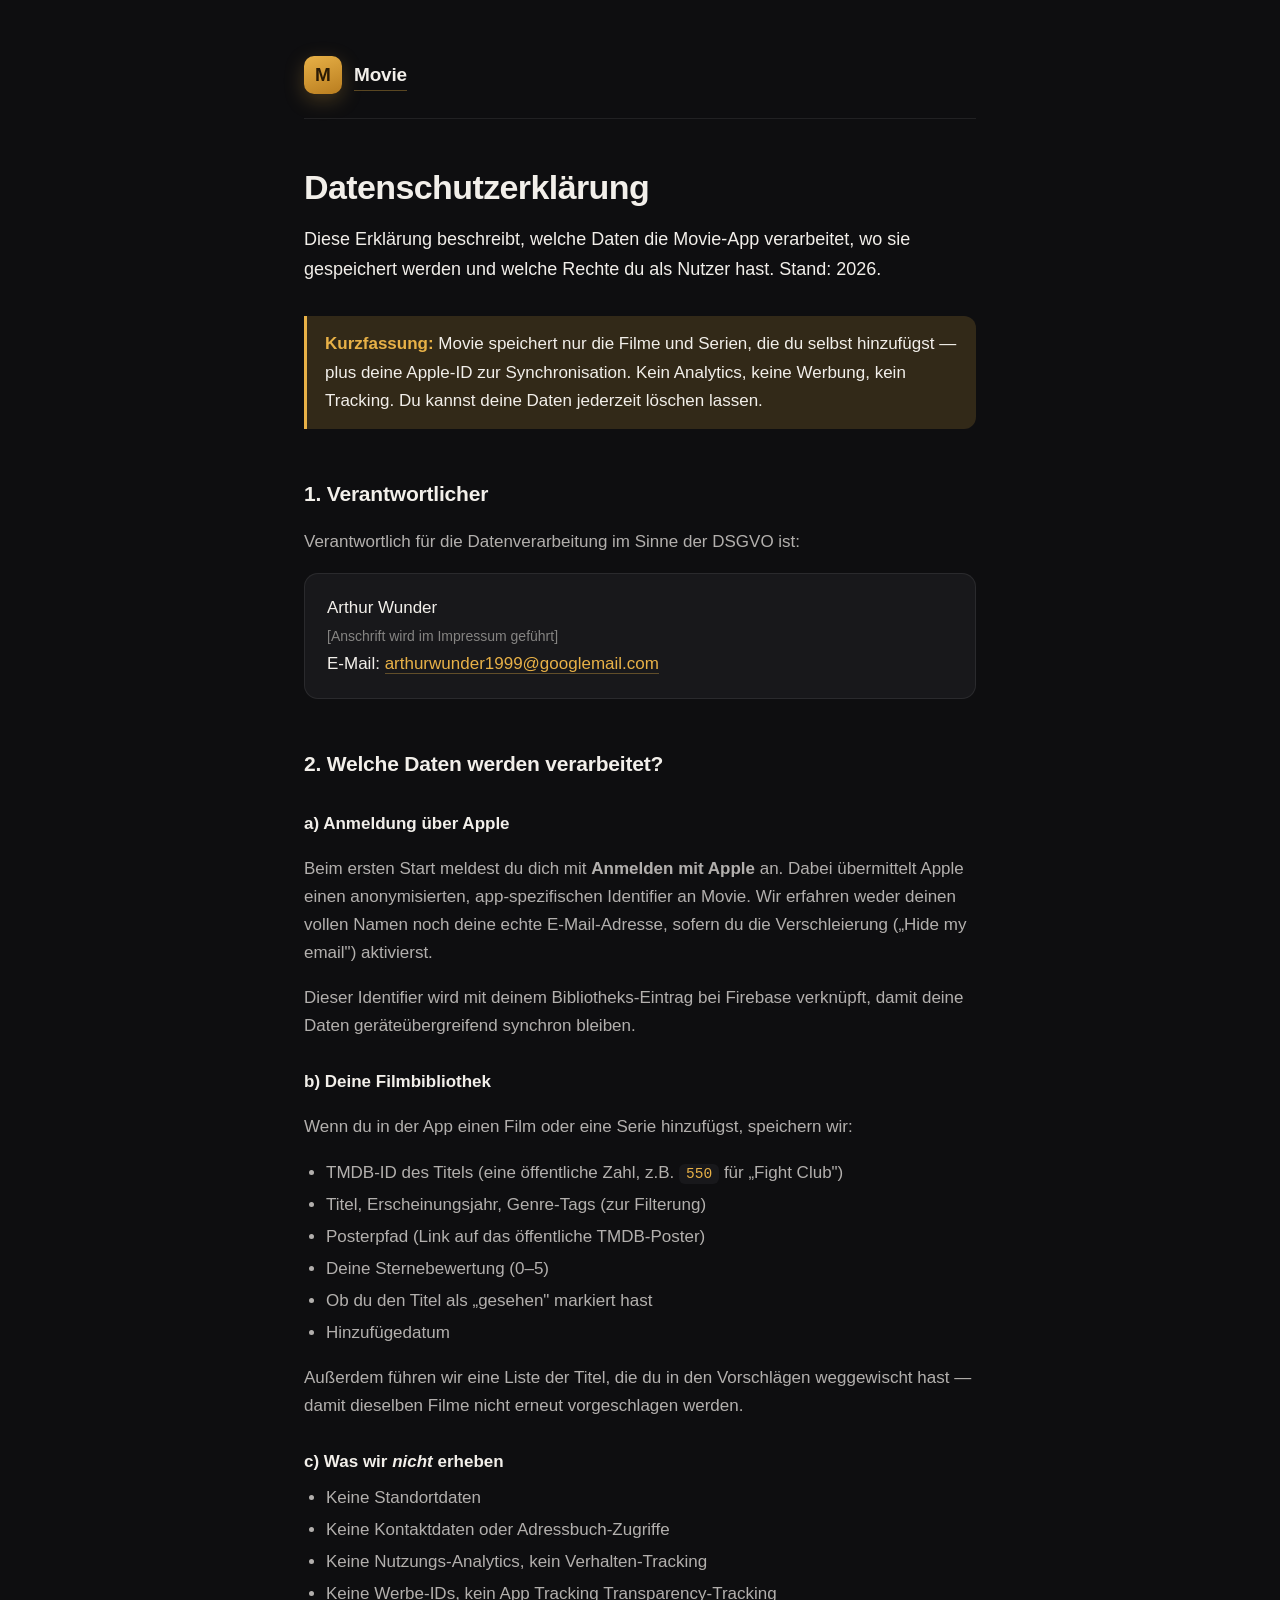
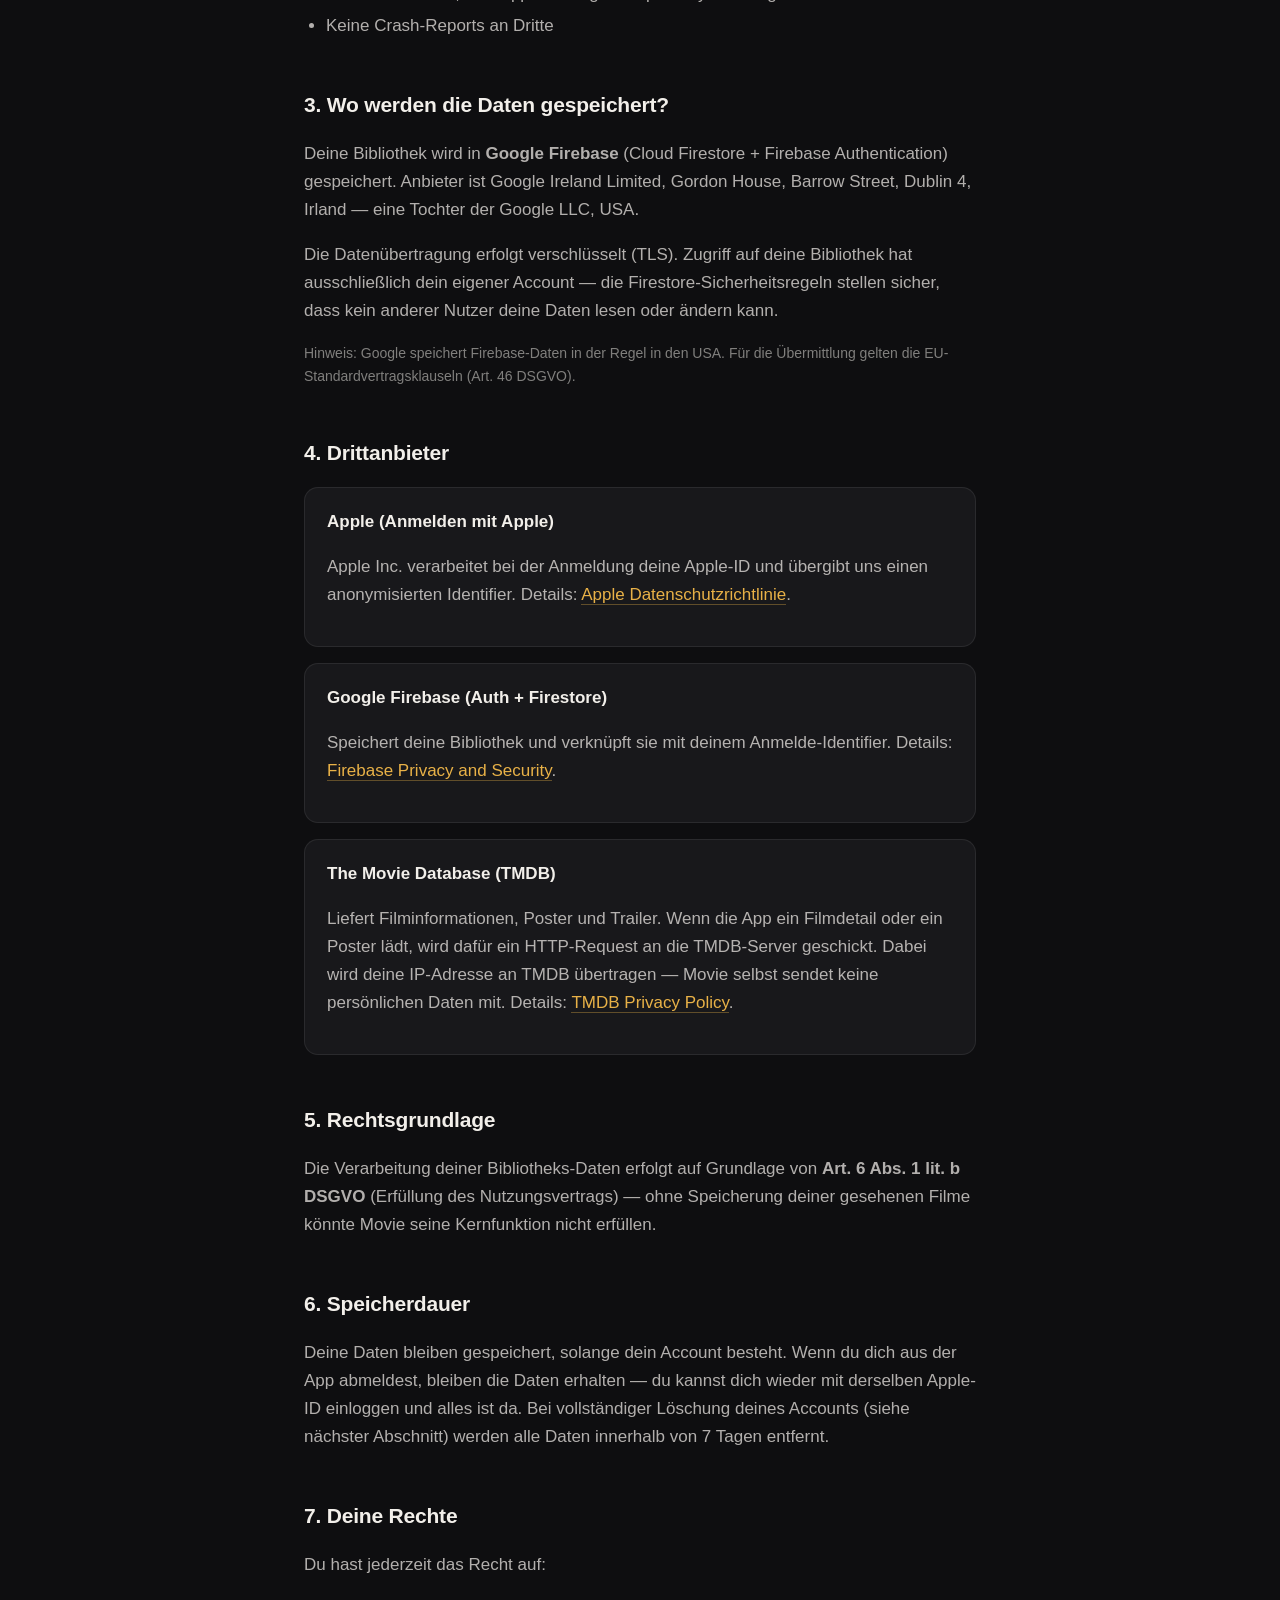
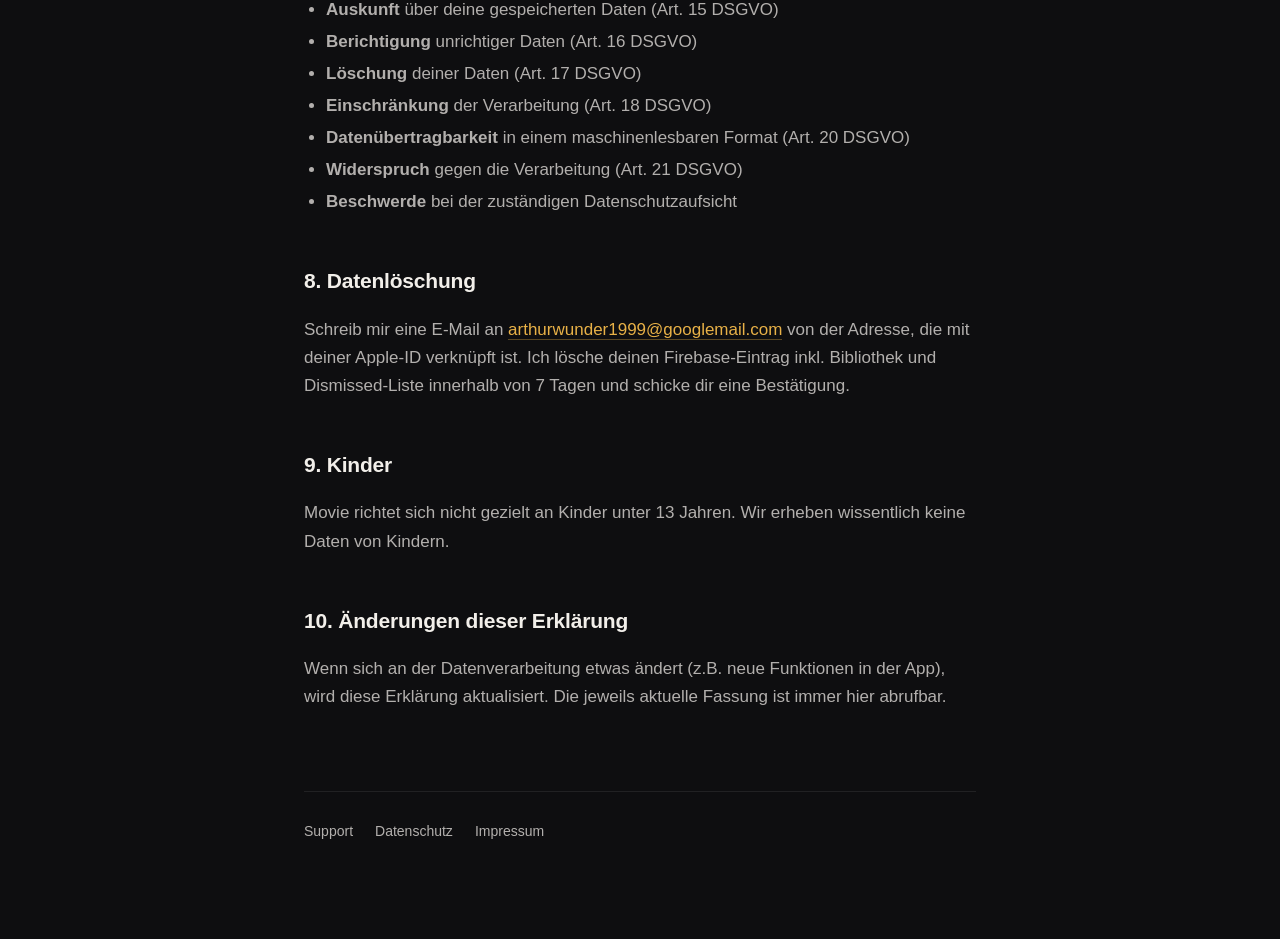
==== datenschutz.html @ 44d6416a "Initial site: support, datenschutz, impressum Statische Website für die Movie-iOS-App. Drei HTML-Sei" ====
<!DOCTYPE html>
<html lang="de">
<head>
  <meta charset="UTF-8">
  <meta name="viewport" content="width=device-width, initial-scale=1.0">
  <meta name="robots" content="index, follow">
  <title>Movie · Datenschutzerklärung</title>
  <meta name="description" content="Datenschutzerklärung der Movie-App nach DSGVO. Was wir speichern, wo, und welche Rechte du hast.">
  <link rel="stylesheet" href="style.css">
</head>
<body>
  <div class="wrap">
    <header class="brand">
      <div class="logo">M</div>
      <a href="index.html" class="brand-link">Movie</a>
    </header>

    <h1>Datenschutzerklärung</h1>
    <p class="lead">Diese Erklärung beschreibt, welche Daten die Movie-App verarbeitet, wo sie gespeichert werden und welche Rechte du als Nutzer hast. Stand: 2026.</p>

    <div class="note">
      <strong>Kurzfassung:</strong> Movie speichert nur die Filme und Serien, die du selbst hinzufügst — plus deine Apple-ID zur Synchronisation. Kein Analytics, keine Werbung, kein Tracking. Du kannst deine Daten jederzeit löschen lassen.
    </div>

    <h2>1. Verantwortlicher</h2>
    <p>Verantwortlich für die Datenverarbeitung im Sinne der DSGVO ist:</p>
    <div class="card">
      Arthur Wunder<br>
      <span class="meta">[Anschrift wird im Impressum geführt]</span><br>
      E-Mail: <a href="mailto:arthurwunder1999@googlemail.com">arthurwunder1999@googlemail.com</a>
    </div>

    <h2>2. Welche Daten werden verarbeitet?</h2>

    <h3>a) Anmeldung über Apple</h3>
    <p>Beim ersten Start meldest du dich mit <strong>Anmelden mit Apple</strong> an. Dabei übermittelt Apple einen anonymisierten, app-spezifischen Identifier an Movie. Wir erfahren weder deinen vollen Namen noch deine echte E-Mail-Adresse, sofern du die Verschleierung („Hide my email") aktivierst.</p>
    <p>Dieser Identifier wird mit deinem Bibliotheks-Eintrag bei Firebase verknüpft, damit deine Daten geräteübergreifend synchron bleiben.</p>

    <h3>b) Deine Filmbibliothek</h3>
    <p>Wenn du in der App einen Film oder eine Serie hinzufügst, speichern wir:</p>
    <ul>
      <li>TMDB-ID des Titels (eine öffentliche Zahl, z.B. <code>550</code> für „Fight Club")</li>
      <li>Titel, Erscheinungsjahr, Genre-Tags (zur Filterung)</li>
      <li>Posterpfad (Link auf das öffentliche TMDB-Poster)</li>
      <li>Deine Sternebewertung (0–5)</li>
      <li>Ob du den Titel als „gesehen" markiert hast</li>
      <li>Hinzufügedatum</li>
    </ul>
    <p>Außerdem führen wir eine Liste der Titel, die du in den Vorschlägen weggewischt hast — damit dieselben Filme nicht erneut vorgeschlagen werden.</p>

    <h3>c) Was wir <em>nicht</em> erheben</h3>
    <ul>
      <li>Keine Standortdaten</li>
      <li>Keine Kontaktdaten oder Adressbuch-Zugriffe</li>
      <li>Keine Nutzungs-Analytics, kein Verhalten-Tracking</li>
      <li>Keine Werbe-IDs, kein App Tracking Transparency-Tracking</li>
      <li>Keine Crash-Reports an Dritte</li>
    </ul>

    <h2>3. Wo werden die Daten gespeichert?</h2>
    <p>Deine Bibliothek wird in <strong>Google Firebase</strong> (Cloud Firestore + Firebase Authentication) gespeichert. Anbieter ist Google Ireland Limited, Gordon House, Barrow Street, Dublin 4, Irland — eine Tochter der Google LLC, USA.</p>
    <p>Die Datenübertragung erfolgt verschlüsselt (TLS). Zugriff auf deine Bibliothek hat ausschließlich dein eigener Account — die Firestore-Sicherheitsregeln stellen sicher, dass kein anderer Nutzer deine Daten lesen oder ändern kann.</p>
    <p class="meta">Hinweis: Google speichert Firebase-Daten in der Regel in den USA. Für die Übermittlung gelten die EU-Standardvertragsklauseln (Art. 46 DSGVO).</p>

    <h2>4. Drittanbieter</h2>
    <div class="card">
      <h3>Apple (Anmelden mit Apple)</h3>
      <p>Apple Inc. verarbeitet bei der Anmeldung deine Apple-ID und übergibt uns einen anonymisierten Identifier. Details: <a href="https://www.apple.com/legal/privacy/de-ww/" target="_blank" rel="noopener">Apple Datenschutzrichtlinie</a>.</p>
    </div>

    <div class="card">
      <h3>Google Firebase (Auth + Firestore)</h3>
      <p>Speichert deine Bibliothek und verknüpft sie mit deinem Anmelde-Identifier. Details: <a href="https://firebase.google.com/support/privacy" target="_blank" rel="noopener">Firebase Privacy and Security</a>.</p>
    </div>

    <div class="card">
      <h3>The Movie Database (TMDB)</h3>
      <p>Liefert Filminformationen, Poster und Trailer. Wenn die App ein Filmdetail oder ein Poster lädt, wird dafür ein HTTP-Request an die TMDB-Server geschickt. Dabei wird deine IP-Adresse an TMDB übertragen — Movie selbst sendet keine persönlichen Daten mit. Details: <a href="https://www.themoviedb.org/privacy-policy" target="_blank" rel="noopener">TMDB Privacy Policy</a>.</p>
    </div>

    <h2>5. Rechtsgrundlage</h2>
    <p>Die Verarbeitung deiner Bibliotheks-Daten erfolgt auf Grundlage von <strong>Art. 6 Abs. 1 lit. b DSGVO</strong> (Erfüllung des Nutzungsvertrags) — ohne Speicherung deiner gesehenen Filme könnte Movie seine Kernfunktion nicht erfüllen.</p>

    <h2>6. Speicherdauer</h2>
    <p>Deine Daten bleiben gespeichert, solange dein Account besteht. Wenn du dich aus der App abmeldest, bleiben die Daten erhalten — du kannst dich wieder mit derselben Apple-ID einloggen und alles ist da. Bei vollständiger Löschung deines Accounts (siehe nächster Abschnitt) werden alle Daten innerhalb von 7 Tagen entfernt.</p>

    <h2>7. Deine Rechte</h2>
    <p>Du hast jederzeit das Recht auf:</p>
    <ul>
      <li><strong>Auskunft</strong> über deine gespeicherten Daten (Art. 15 DSGVO)</li>
      <li><strong>Berichtigung</strong> unrichtiger Daten (Art. 16 DSGVO)</li>
      <li><strong>Löschung</strong> deiner Daten (Art. 17 DSGVO)</li>
      <li><strong>Einschränkung</strong> der Verarbeitung (Art. 18 DSGVO)</li>
      <li><strong>Datenübertragbarkeit</strong> in einem maschinenlesbaren Format (Art. 20 DSGVO)</li>
      <li><strong>Widerspruch</strong> gegen die Verarbeitung (Art. 21 DSGVO)</li>
      <li><strong>Beschwerde</strong> bei der zuständigen Datenschutzaufsicht</li>
    </ul>

    <h2>8. Datenlöschung</h2>
    <p>Schreib mir eine E-Mail an <a href="mailto:arthurwunder1999@googlemail.com">arthurwunder1999@googlemail.com</a> von der Adresse, die mit deiner Apple-ID verknüpft ist. Ich lösche deinen Firebase-Eintrag inkl. Bibliothek und Dismissed-Liste innerhalb von 7 Tagen und schicke dir eine Bestätigung.</p>

    <h2>9. Kinder</h2>
    <p>Movie richtet sich nicht gezielt an Kinder unter 13 Jahren. Wir erheben wissentlich keine Daten von Kindern.</p>

    <h2>10. Änderungen dieser Erklärung</h2>
    <p>Wenn sich an der Datenverarbeitung etwas ändert (z.B. neue Funktionen in der App), wird diese Erklärung aktualisiert. Die jeweils aktuelle Fassung ist immer hier abrufbar.</p>

    <footer>
      <a href="index.html">Support</a>
      <a href="datenschutz.html">Datenschutz</a>
      <a href="impressum.html">Impressum</a>
    </footer>
  </div>
</body>
</html>
---- style.css ----
:root {
  --bg: #0E0E10;
  --bg-elev: #18181B;
  --border: rgba(255, 255, 255, 0.08);
  --text: #F2EFEA;
  --text-soft: rgba(242, 239, 234, 0.72);
  --text-mute: rgba(242, 239, 234, 0.5);
  --accent: #E8B147;
  --accent-soft: rgba(232, 177, 71, 0.16);
  --radius: 14px;
  --max: 720px;
}

* { box-sizing: border-box; }

html { -webkit-text-size-adjust: 100%; }

body {
  margin: 0;
  background: var(--bg);
  color: var(--text);
  font-family: -apple-system, BlinkMacSystemFont, "SF Pro Text", "Inter", Helvetica, Arial, sans-serif;
  font-size: 17px;
  line-height: 1.65;
  -webkit-font-smoothing: antialiased;
  -moz-osx-font-smoothing: grayscale;
}

.wrap {
  max-width: var(--max);
  margin: 0 auto;
  padding: 56px 24px 96px;
}

header.brand {
  display: flex;
  align-items: center;
  gap: 12px;
  margin-bottom: 48px;
  padding-bottom: 24px;
  border-bottom: 1px solid var(--border);
}

.brand .logo {
  width: 38px;
  height: 38px;
  border-radius: 10px;
  background: linear-gradient(160deg, #E8B147 0%, #B97D1F 100%);
  display: grid;
  place-items: center;
  color: #2A1A05;
  font-weight: 800;
  font-size: 19px;
  box-shadow: 0 6px 20px rgba(232, 177, 71, 0.25);
}

.brand a.brand-link {
  color: var(--text);
  text-decoration: none;
  font-weight: 700;
  font-size: 19px;
  letter-spacing: -0.2px;
}

h1 {
  font-size: 34px;
  line-height: 1.18;
  letter-spacing: -0.6px;
  margin: 0 0 12px;
  font-weight: 800;
}

h2 {
  font-size: 21px;
  font-weight: 700;
  letter-spacing: -0.2px;
  margin: 48px 0 12px;
}

h3 {
  font-size: 17px;
  font-weight: 700;
  margin: 28px 0 8px;
  color: var(--text);
}

p, li {
  color: var(--text-soft);
}

a {
  color: var(--accent);
  text-decoration: none;
  border-bottom: 1px solid rgba(232, 177, 71, 0.35);
  transition: border-color 0.15s ease;
}

a:hover { border-bottom-color: var(--accent); }

.lead {
  font-size: 18px;
  color: var(--text);
  margin-bottom: 32px;
}

ul {
  padding-left: 22px;
  margin: 8px 0 16px;
}

li { margin: 4px 0; }

.card {
  background: var(--bg-elev);
  border: 1px solid var(--border);
  border-radius: var(--radius);
  padding: 20px 22px;
  margin: 16px 0;
}

.card h3 { margin-top: 0; }

.note {
  border-left: 3px solid var(--accent);
  background: var(--accent-soft);
  padding: 14px 18px;
  border-radius: 0 12px 12px 0;
  margin: 24px 0;
  color: var(--text);
}

.note strong { color: var(--accent); }

.meta {
  color: var(--text-mute);
  font-size: 14px;
  margin-top: 6px;
}

footer {
  margin-top: 80px;
  padding-top: 28px;
  border-top: 1px solid var(--border);
  display: flex;
  gap: 22px;
  flex-wrap: wrap;
  font-size: 14px;
  color: var(--text-mute);
}

footer a {
  color: var(--text-soft);
  border-bottom: none;
}

footer a:hover { color: var(--accent); }

.contact {
  font-size: 18px;
  background: var(--bg-elev);
  border: 1px solid var(--border);
  border-radius: var(--radius);
  padding: 18px 22px;
  margin: 24px 0 0;
}

code {
  background: var(--bg-elev);
  padding: 2px 7px;
  border-radius: 6px;
  font-size: 14.5px;
  color: var(--accent);
  font-family: ui-monospace, "SF Mono", Menlo, monospace;
}

@media (max-width: 540px) {
  .wrap { padding: 40px 20px 72px; }
  h1 { font-size: 28px; }
  h2 { font-size: 19px; margin-top: 36px; }
  body { font-size: 16px; }
}
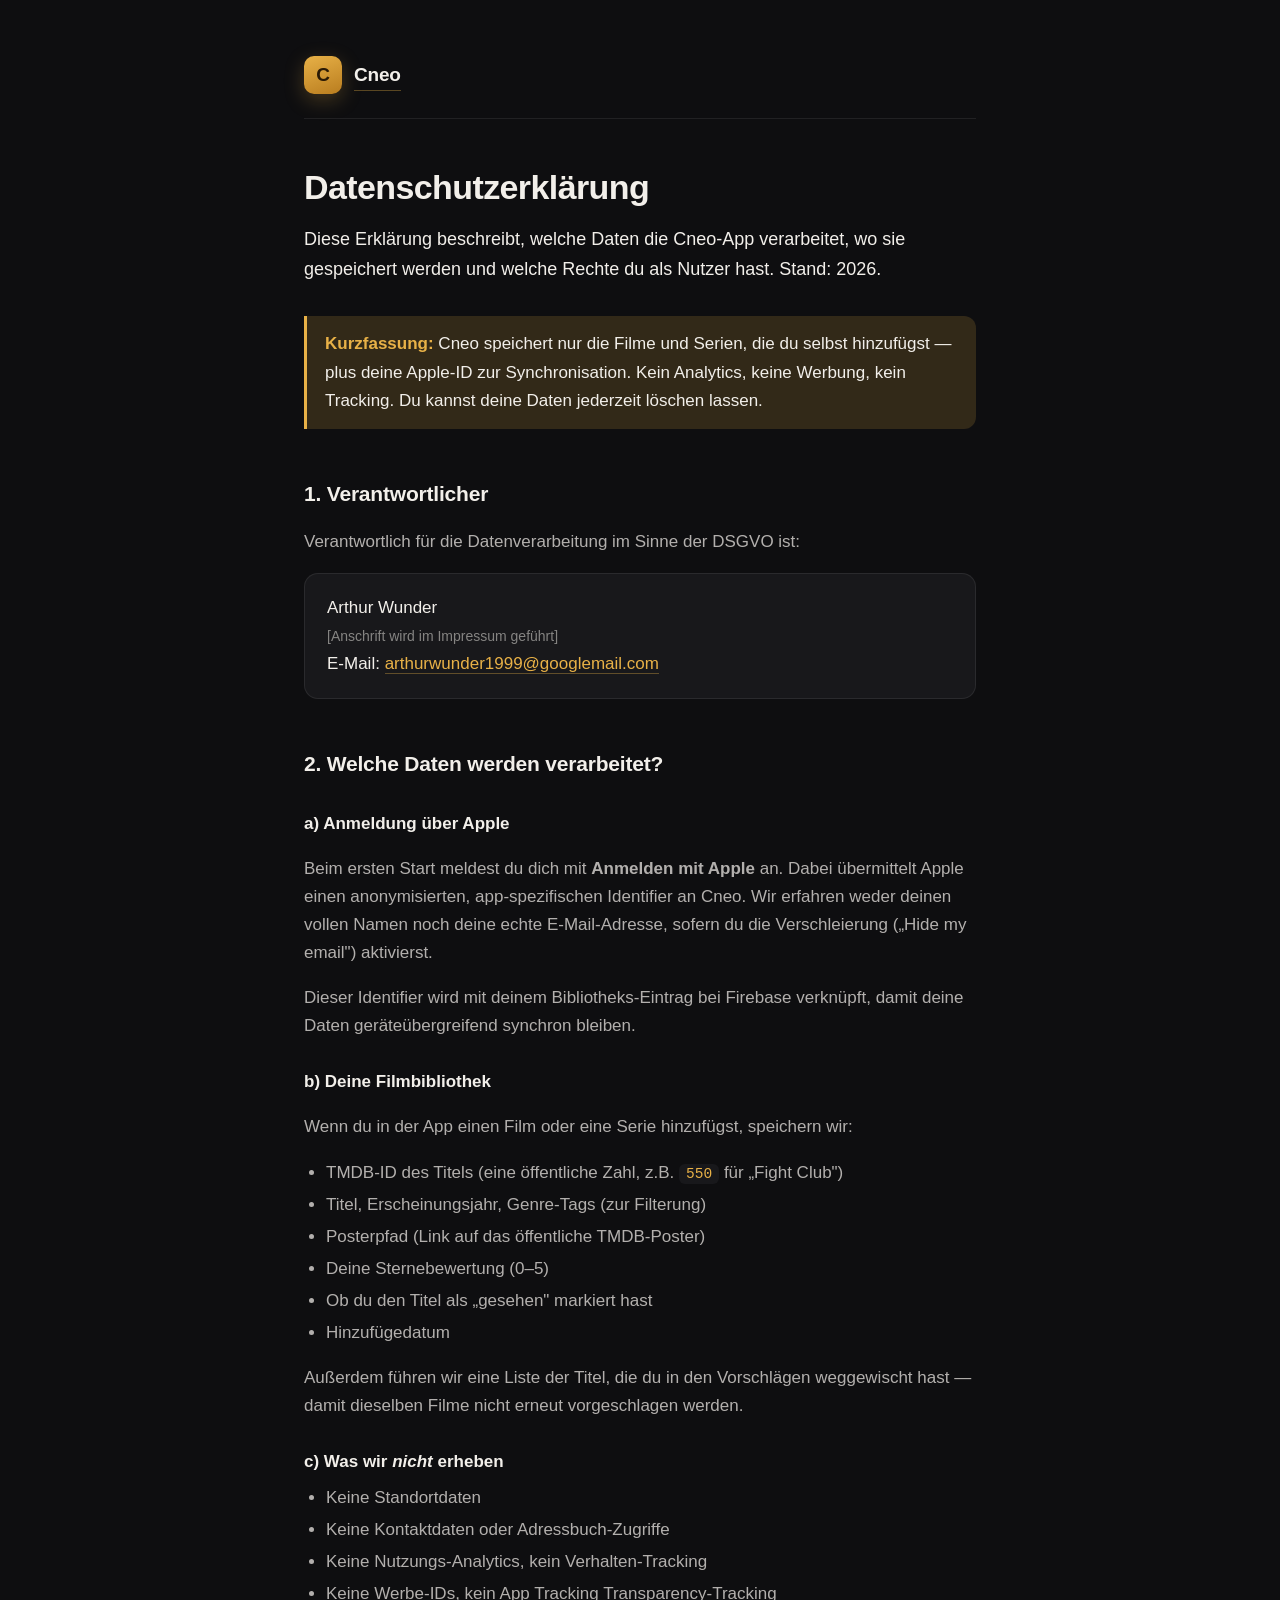
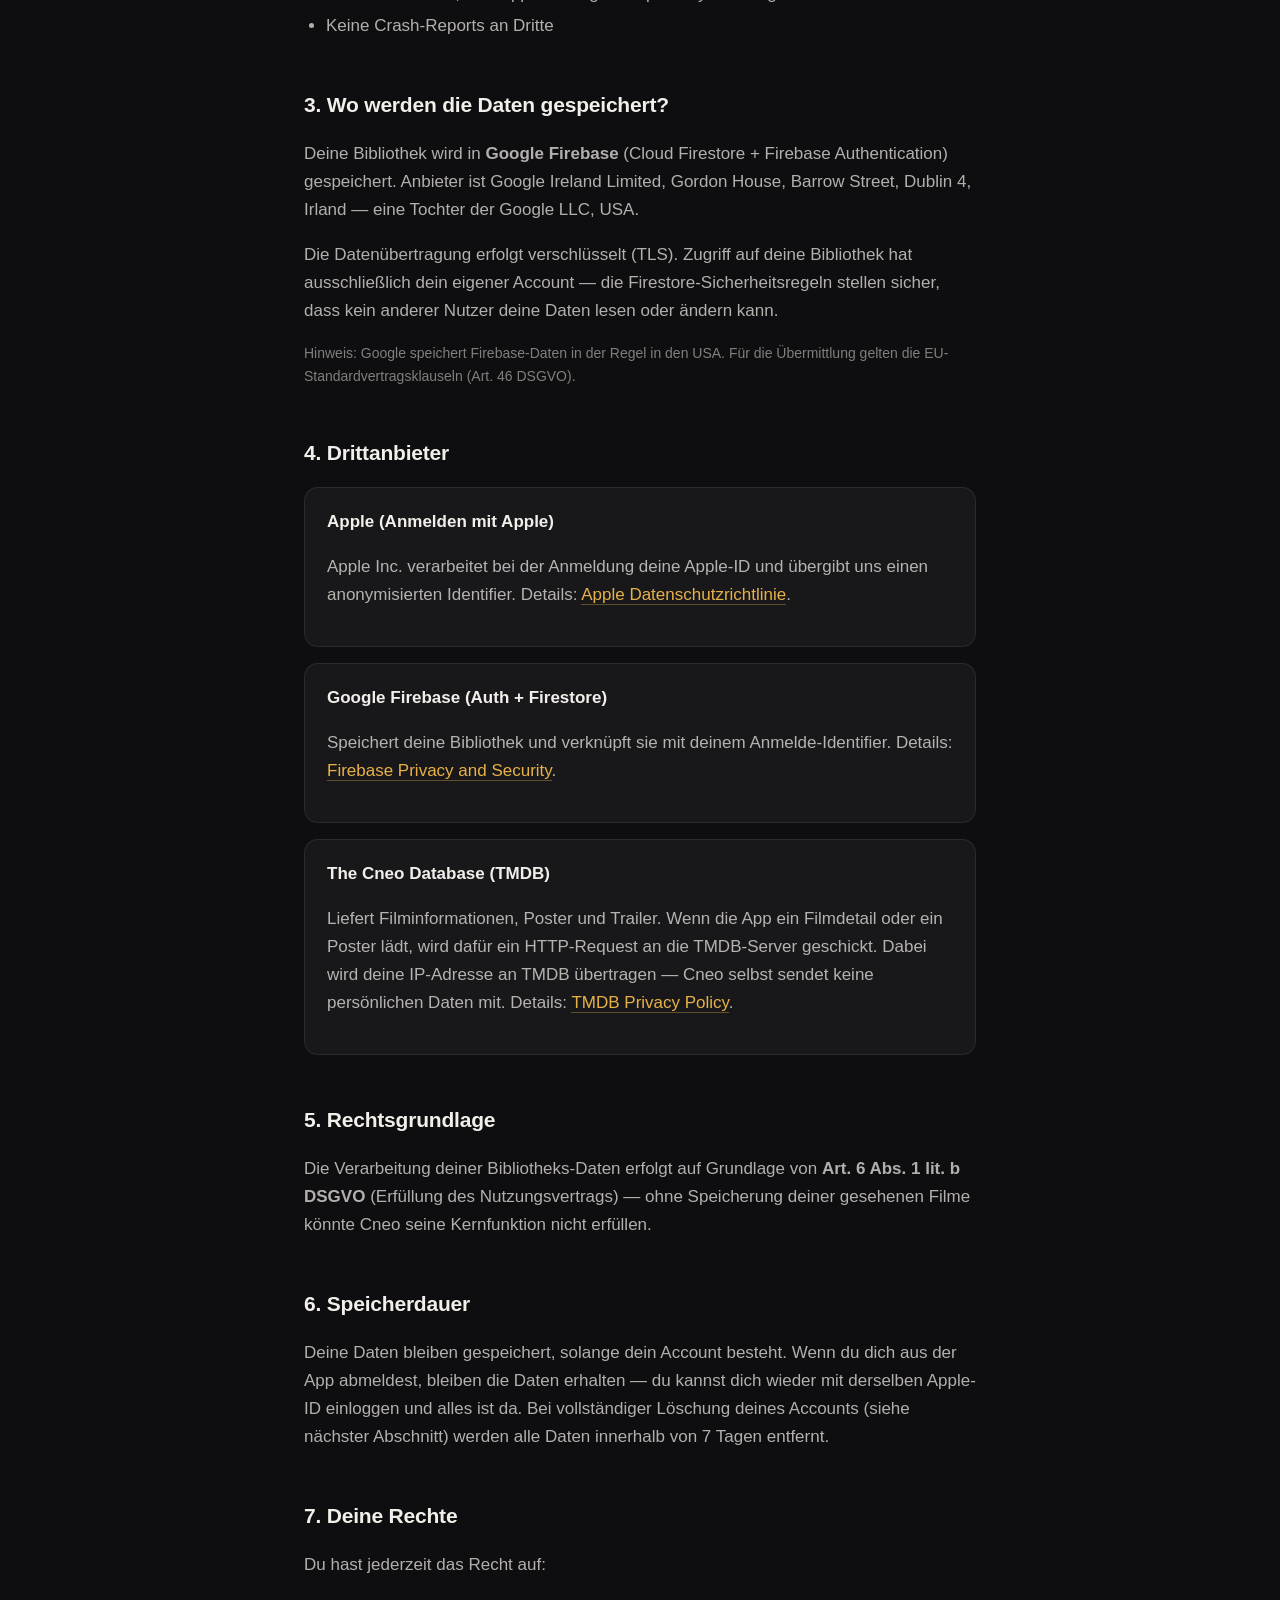
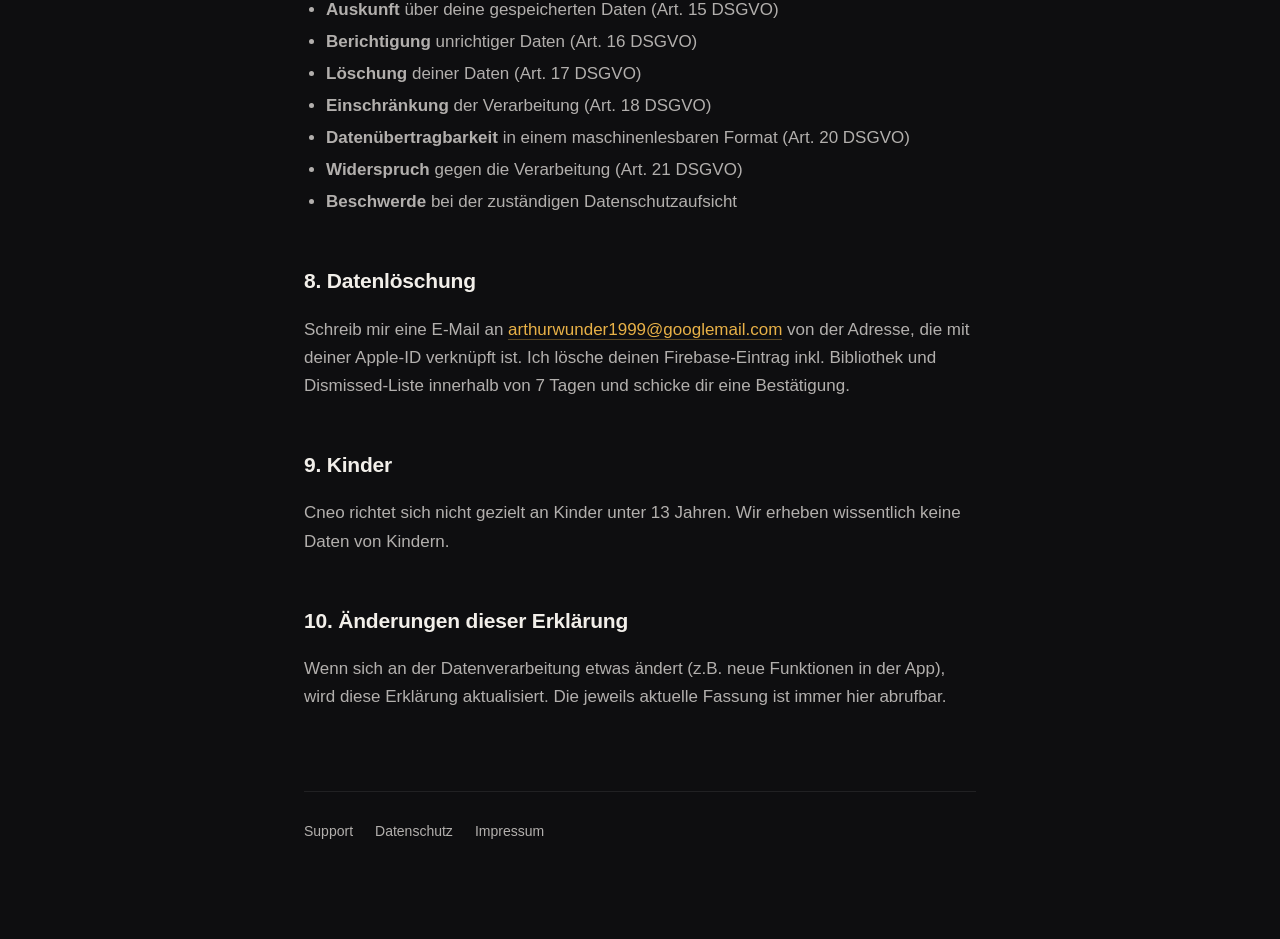
==== commit 6be803db: "Rename Movie → Cneo App heißt jetzt Cneo statt Movie. Alle drei Seiten + README aktualisiert, Logo-B" ====
--- a/datenschutz.html
+++ b/datenschutz.html
@@ -4,22 +4,22 @@
   <meta charset="UTF-8">
   <meta name="viewport" content="width=device-width, initial-scale=1.0">
   <meta name="robots" content="index, follow">
-  <title>Movie · Datenschutzerklärung</title>
-  <meta name="description" content="Datenschutzerklärung der Movie-App nach DSGVO. Was wir speichern, wo, und welche Rechte du hast.">
+  <title>Cneo · Datenschutzerklärung</title>
+  <meta name="description" content="Datenschutzerklärung der Cneo-App nach DSGVO. Was wir speichern, wo, und welche Rechte du hast.">
   <link rel="stylesheet" href="style.css">
 </head>
 <body>
   <div class="wrap">
     <header class="brand">
-      <div class="logo">M</div>
-      <a href="index.html" class="brand-link">Movie</a>
+      <div class="logo">C</div>
+      <a href="index.html" class="brand-link">Cneo</a>
     </header>
 
     <h1>Datenschutzerklärung</h1>
-    <p class="lead">Diese Erklärung beschreibt, welche Daten die Movie-App verarbeitet, wo sie gespeichert werden und welche Rechte du als Nutzer hast. Stand: 2026.</p>
+    <p class="lead">Diese Erklärung beschreibt, welche Daten die Cneo-App verarbeitet, wo sie gespeichert werden und welche Rechte du als Nutzer hast. Stand: 2026.</p>
 
     <div class="note">
-      <strong>Kurzfassung:</strong> Movie speichert nur die Filme und Serien, die du selbst hinzufügst — plus deine Apple-ID zur Synchronisation. Kein Analytics, keine Werbung, kein Tracking. Du kannst deine Daten jederzeit löschen lassen.
+      <strong>Kurzfassung:</strong> Cneo speichert nur die Filme und Serien, die du selbst hinzufügst — plus deine Apple-ID zur Synchronisation. Kein Analytics, keine Werbung, kein Tracking. Du kannst deine Daten jederzeit löschen lassen.
     </div>
 
     <h2>1. Verantwortlicher</h2>
@@ -33,7 +33,7 @@
     <h2>2. Welche Daten werden verarbeitet?</h2>
 
     <h3>a) Anmeldung über Apple</h3>
-    <p>Beim ersten Start meldest du dich mit <strong>Anmelden mit Apple</strong> an. Dabei übermittelt Apple einen anonymisierten, app-spezifischen Identifier an Movie. Wir erfahren weder deinen vollen Namen noch deine echte E-Mail-Adresse, sofern du die Verschleierung („Hide my email") aktivierst.</p>
+    <p>Beim ersten Start meldest du dich mit <strong>Anmelden mit Apple</strong> an. Dabei übermittelt Apple einen anonymisierten, app-spezifischen Identifier an Cneo. Wir erfahren weder deinen vollen Namen noch deine echte E-Mail-Adresse, sofern du die Verschleierung („Hide my email") aktivierst.</p>
     <p>Dieser Identifier wird mit deinem Bibliotheks-Eintrag bei Firebase verknüpft, damit deine Daten geräteübergreifend synchron bleiben.</p>
 
     <h3>b) Deine Filmbibliothek</h3>
@@ -74,12 +74,12 @@
     </div>
 
     <div class="card">
-      <h3>The Movie Database (TMDB)</h3>
-      <p>Liefert Filminformationen, Poster und Trailer. Wenn die App ein Filmdetail oder ein Poster lädt, wird dafür ein HTTP-Request an die TMDB-Server geschickt. Dabei wird deine IP-Adresse an TMDB übertragen — Movie selbst sendet keine persönlichen Daten mit. Details: <a href="https://www.themoviedb.org/privacy-policy" target="_blank" rel="noopener">TMDB Privacy Policy</a>.</p>
+      <h3>The Cneo Database (TMDB)</h3>
+      <p>Liefert Filminformationen, Poster und Trailer. Wenn die App ein Filmdetail oder ein Poster lädt, wird dafür ein HTTP-Request an die TMDB-Server geschickt. Dabei wird deine IP-Adresse an TMDB übertragen — Cneo selbst sendet keine persönlichen Daten mit. Details: <a href="https://www.themoviedb.org/privacy-policy" target="_blank" rel="noopener">TMDB Privacy Policy</a>.</p>
     </div>
 
     <h2>5. Rechtsgrundlage</h2>
-    <p>Die Verarbeitung deiner Bibliotheks-Daten erfolgt auf Grundlage von <strong>Art. 6 Abs. 1 lit. b DSGVO</strong> (Erfüllung des Nutzungsvertrags) — ohne Speicherung deiner gesehenen Filme könnte Movie seine Kernfunktion nicht erfüllen.</p>
+    <p>Die Verarbeitung deiner Bibliotheks-Daten erfolgt auf Grundlage von <strong>Art. 6 Abs. 1 lit. b DSGVO</strong> (Erfüllung des Nutzungsvertrags) — ohne Speicherung deiner gesehenen Filme könnte Cneo seine Kernfunktion nicht erfüllen.</p>
 
     <h2>6. Speicherdauer</h2>
     <p>Deine Daten bleiben gespeichert, solange dein Account besteht. Wenn du dich aus der App abmeldest, bleiben die Daten erhalten — du kannst dich wieder mit derselben Apple-ID einloggen und alles ist da. Bei vollständiger Löschung deines Accounts (siehe nächster Abschnitt) werden alle Daten innerhalb von 7 Tagen entfernt.</p>
@@ -100,7 +100,7 @@
     <p>Schreib mir eine E-Mail an <a href="mailto:arthurwunder1999@googlemail.com">arthurwunder1999@googlemail.com</a> von der Adresse, die mit deiner Apple-ID verknüpft ist. Ich lösche deinen Firebase-Eintrag inkl. Bibliothek und Dismissed-Liste innerhalb von 7 Tagen und schicke dir eine Bestätigung.</p>
 
     <h2>9. Kinder</h2>
-    <p>Movie richtet sich nicht gezielt an Kinder unter 13 Jahren. Wir erheben wissentlich keine Daten von Kindern.</p>
+    <p>Cneo richtet sich nicht gezielt an Kinder unter 13 Jahren. Wir erheben wissentlich keine Daten von Kindern.</p>
 
     <h2>10. Änderungen dieser Erklärung</h2>
     <p>Wenn sich an der Datenverarbeitung etwas ändert (z.B. neue Funktionen in der App), wird diese Erklärung aktualisiert. Die jeweils aktuelle Fassung ist immer hier abrufbar.</p>
